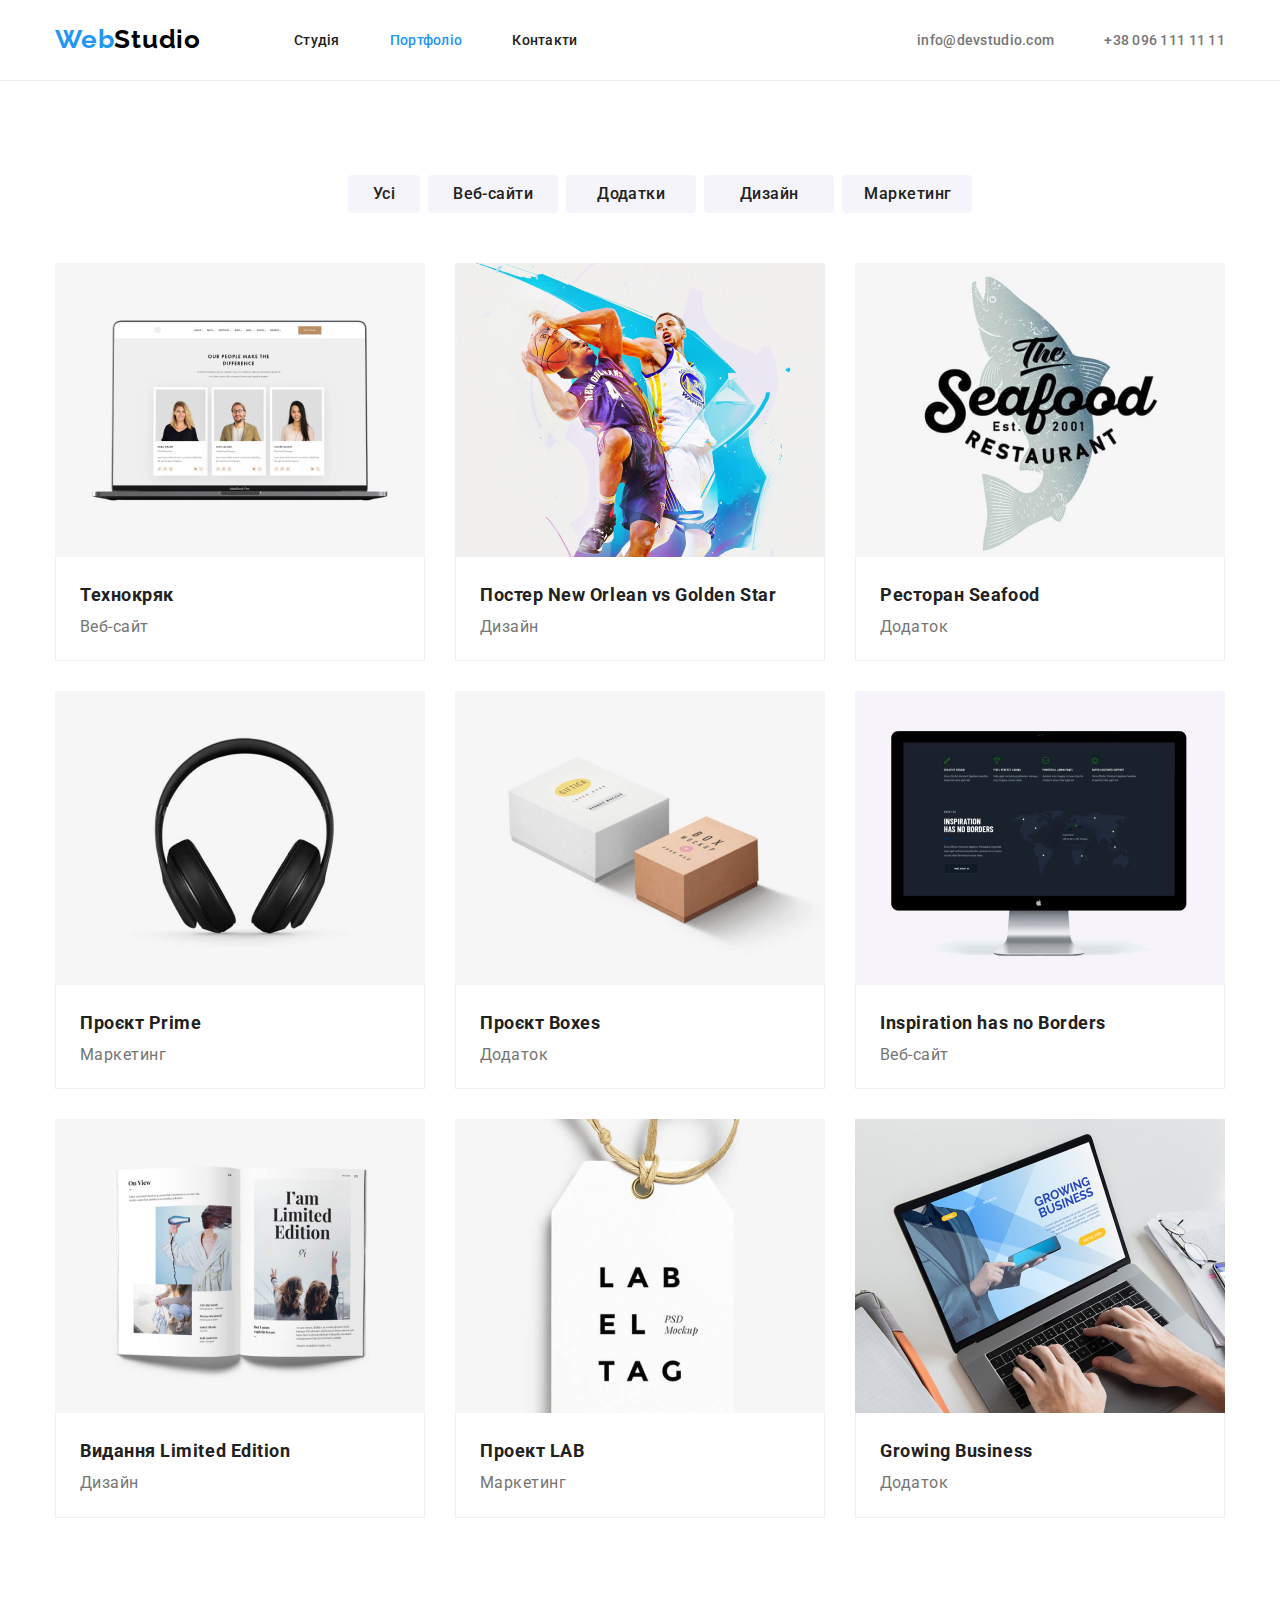
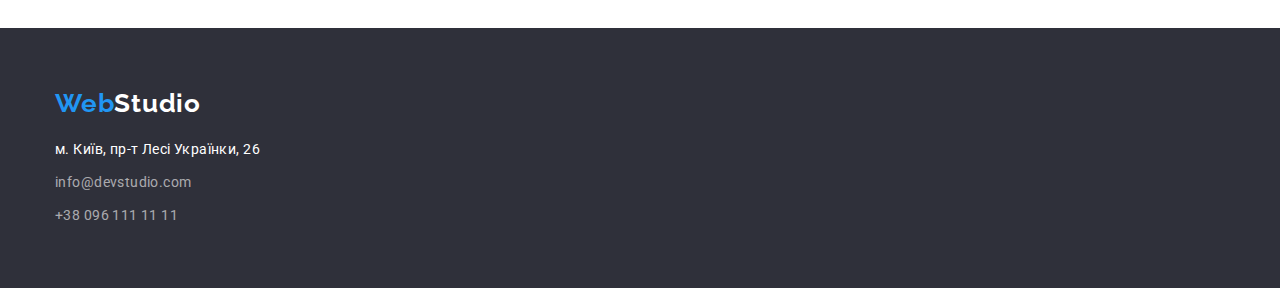
==== portfolio.html @ 18ef6260 "Додано shadow" ====
<!DOCTYPE html>
<html lang="uk">
  <head>
    <meta charset="UTF-8" />
    <meta http-equiv="X-UA-Compatible" content="IE=edge" />
    <meta name="viewport" content="width=device-width, initial-scale=1.0" />

    <link rel="preconnect" href="https://fonts.googleapis.com" />
    <link rel="preconnect" href="https://fonts.gstatic.com" crossorigin />
    <link
      href="https://fonts.googleapis.com/css2?family=Raleway:wght@700&family=Roboto:wght@400;500;700;900&display=swap"
      rel="stylesheet"
    />
    <link
      rel="stylesheet"
      href="https://cdnjs.cloudflare.com/ajax/libs/modern-normalize/1.1.0/modern-normalize.min.css"
    />
    <link rel="stylesheet" href="./css/styles.css" />
    <title>Портфоліо</title>
  </head>
  <body>
    <header>
      <div class="container header-container">
        <div class="header-left">
          <div class="logo-logo"><a href="index.html"
            ><span class="logo-blue">Web<span class="logo-black">Studio</span></span></a
          ></div>
          <nav class="nav-links">
            <ul class="navigation">
              <li class="navi"><a class="menu" href="./index.html">Студія</a></li>
              <li class="navi"><a class="menu active" href="./portfolio.html">Портфоліо</a></li>
              <li class="navi"><a class="menu" href="">Контакти</a></li>
            </ul>
          </nav>
        </div>

        <div class="header-right">
          <ul class="navigation">
            <li class="navi">
              <a class="web-link" href="mailto:info@devstudio.com">info@devstudio.com</a>
            </li>
            <li class="navi"><a class="cell" href="call:+3809611111">+38 096 111 11 11</a></li>
          </ul>
        </div>
      </div>
    </header>

    <main>
      <section class="section">
        <!-- <h1>Портфоліо</h1> -->
        <ul class="button-list-direction">
          <li class=""><button class="button-list-1" type="button">Усі</button></li>
          <li class="bml"><button class="button-list" type="button">Веб-сайти</button></li>
          <li class="bml"><button class="button-list" type="button">Додатки</button></li>
          <li class="bml"><button class="button-list" type="button">Дизайн</button></li>
          <li class="bml"><button class="button-list" type="button">Маркетинг</button></li>
        </ul>
        <div class="container">
          <ul class="work-list">
            <li class="work-list-card">
              <img src="images/portfolio/techno.jpg" alt="laptop with portfolio" width="370" />
              <div class="card">
                <h2>Технокряк</h2>
                <p>Веб-сайт</p>
              </div>
            </li>
            <li class="work-list-card">
              <img src="images/portfolio/basket.jpg" alt="people playing basketball" width="370" />
              <div class="card">
                <h2>Постер New Orlean vs Golden Star</h2>
                <p>Дизайн</p>
              </div>
            </li>
            <li class="work-list-card">
              <img src="images/portfolio/restoran.jpg" alt="restoran logo" width="370" />
              <div class="card">
                <h2>Ресторан Seafood</h2>
                <p>Додаток</p>
              </div>
            </li>
            <li class="work-list-card">
              <img src="images/portfolio/prime.jpg" alt="headphones" width="370" />
              <div class="card">
                <h2>Проєкт Prime</h2>
                <p>Маркетинг</p>
              </div>
            </li>
            <li class="work-list-card">
              <img src="images/portfolio/boxes.jpg" alt="boxes" width="370" />
              <div class="card">
                <h2>Проєкт Boxes</h2>
                <p>Додаток</p>
              </div>
            </li>
            <li class="work-list-card">
              <img src="images/portfolio/dispaly.jpg" alt="pc display" width="370" />
              <div class="card">
                <h2>Inspiration has no Borders</h2>
                <p>Веб-сайт</p>
              </div>
            </li>
            <li class="work-list-card">
              <img src="images/portfolio/limited.jpg" alt="magazine" width="370" />
              <div class="card">
                <h2>Видання Limited Edition</h2>
                <p>Дизайн</p>
              </div>
            </li>
            <li class="work-list-card">
              <img src="images/portfolio/lab.jpg" alt="paper tag" width="370" />
              <div class="card">
                <h2>Проект LAB</h2>
                <p>Маркетинг</p>
              </div>
            </li>
            <li class="work-list-card">
              <img src="images/portfolio/growing.jpg" alt="laptop with portfolio" width="370" />
              <div class="card">
                <h2>Growing Business</h2>
                <p>Додаток</p>
              </div>
            </li>
          </ul>
        </div>
        <!-- ВАРІАНТ ПОБУДОВИ СІТКИ №2 -->
      </section>
    </main>

    <footer class="footer">
      <div class="container">
        <div class="container-logo">
          <a href="index.html"
            ><span class="logo-blue">Web<span class="logo-white">Studio</span></span></a
          >
        </div>
        <address class="address">
          <ul class="footer-address">
            <li>
              <a class="place" href="" target="_blank" rel="noopener noreferrer"
                >м. Київ, пр-т Лесі Українки, 26</a
              >
            </li>
            <li><a class="web-link-2" href="mailto:info@devstudio.com">info@devstudio.com</a></li>
            <li><a class="cell-2" href="call:+3809611111">+38 096 111 11 11</a></li>
          </ul>
        </address>
      </div>
    </footer>
  </body>
</html>
---- css/styles.css ----
:root {
  --primary-text-color: #212121;
  --secondary-text-color: #757575;
  --blue-color: #2196f3;
  --white-color: #fff;
  --lightgray-color: #f5f4fa;
}

body {
  font-family: Roboto, sans-serif;
  margin: 0;
}

li {
  margin-left: 0;
}

ul {
  list-style-type: none;
}
a {
  text-decoration: none;
}
.address {
  font-style: normal;
}
address ul {
  padding-left: 0;
}

/* оформляємо header */

header {
  /* width: 1600px; */

  /* padding-top: 24px;
  padding-bottom: 25px; */
  border-bottom: 1px solid #ececec;
}
.header {
  display: flex;
  justify-content: space-between;
  /* margin: 0 auto; */
}

/* logo */



.logo-main {
  margin-right: 93px;
}

.logo-logo{
  padding-bottom: 25px;
  padding-top:24px;
}

.logo-blue {
  margin-right:93px;


  font-family: 'Raleway';
  font-weight: 700;
  font-size: 26px;
  line-height: 1.19;
  /* identical to box height*/

  letter-spacing: 0.03em;

  color: #2196f3;
}

.logo-black {
  color: #000000;
  font-family: 'Raleway';
  font-weight: 700;
  font-size: 26px;
  line-height: 1.19;
  text-decoration: none;
}
.logo-white {
  color: #fff;
  font-family: 'Raleway';
  font-weight: 700;
  font-size: 26px;
  line-height: 1.19;
  text-decoration: none;
}

.navigation {
  display: flex;
  /* justify-content: space-between; */
}

.header-menu {
  display: flex;
  /* justify-content: space-between; */
}

.menu:last-child {
  margin-right: 0;
}

/* .navigation li:not(:last-child) {
  margin-right: 50px;
} */

.navigation:last-child {
  margin-right: 0;
}

.navigation .navi + .navi {
  margin-left: 50px;
}
/* .navigation-2{
  margin-left: auto;
  display: flex;
justify-content: end;
} */

.menu {
  font-family: 'Roboto';

  font-weight: 500;
  font-size: 14px;
  line-height: 1.14;
  letter-spacing: 0.02em;

  color: #212121;
}

.active {
  color: var(--blue-color);
}

.menu:hover,
.menu:focus {
  color: var(--blue-color);
}

.cell {
  color: var(--secondary-text-color);

  font-weight: 500;
  font-size: 14px;
  line-height: 1.14;
  letter-spacing: 0.02em;
}

.cell:hover,
.cell:focus {
  color: var(--blue-color);
}

.cell-2 {
  /* color: var(--secondary-text-color); */
  color: rgba(255, 255, 255, 0.6);

  /* font-weight: 400; */
  font-size: 14px;
  line-height: 1.7;
  /* or 171% */

  letter-spacing: 0.03em;
}

.cell-2:hover,
.cell-2:focus {
  color: var(--blue-color);
}

.web-link {
  color: var(--secondary-text-color);
  font-weight: 500;
  font-size: 14px;
  line-height: 1.14;
  letter-spacing: 0.02em;
}

.web-link:hover,
.web-link:focus {
  color: var(--blue-color);
}

.web-link-2 {
  /* color: var(--secondary-text-color); */
  color: rgba(255, 255, 255, 0.6);
  /* font-weight: 400; */
  font-size: 14px;
  line-height: 1.7;
  /* or 171% */

  letter-spacing: 0.03em;
}
.web-link-2:hover,
.web-link-2:focus {
  color: var(--blue-color);
}

/* contacst-header */
.contacts {
  display: flex;
}

.header {
  /* margin-left: auto;
  margin-right: auto; */

  display: flex;
  justify-content: space-between;
}
.place {
  /* font-weight: 400; */
  font-size: 14px;
  line-height: 1.7;
  padding-top: 0px;
  /* or 171% */

  letter-spacing: 0.03em;
  color: var(--white-color);
}

/*HERO*/

.hero {
  background-image: linear-gradient(rgba(47, 48, 58, 0.4), rgba(47, 48, 58, 0.4)), url(../images/img.jpg);
  background-position: center;
  background-repeat:no-repeat;
  background-size: cover;
  /* background-color: #2f303a; */
  padding-top: 200px;
  padding-bottom: 200px;
  background-size:100%;

}

h1 {
  margin: 0;
  margin-bottom: 30px;
  font-weight: 900;
  font-size: 44px;
  line-height: 1.36;

  text-align: center;
  letter-spacing: 0.06em;
  text-transform: uppercase;

  color: #ffffff;
}
h2 {
  text-align: center;
  font-weight: 700;
  font-size: 36px;
  line-height: 1.16;
  /* text-align: center; */
  letter-spacing: 0.03em;

  color: #212121;
}

h3 {
  font-weight: 700;
  font-size: 16px;
  line-height: 1.14;
  letter-spacing: 0.03em;

  color: #212121;
}

p {
  font-size: 16px;
  line-height: 1.7;

  letter-spacing: 0.03em;

  color: #757575;
}

/* container measurements */
/* container{
  width: 1170px;
  background-color: teal;
} */
.container {
  width: 100%;
  max-width: 1200px;
  /* outline: 5px solid teal; */
  margin-left: auto;
  margin-right: auto;
  padding-left: 15px;
  padding-right: 15px;

  /* justify-content: space-between; */

  /* flex-direction: column; */
  /* align-items: baseline; */
}
.header-container {
  display: flex;
  align-items: center;
  justify-content: space-between;
}

.header-left {
  
  display: flex;
  align-items: center;
}

/* NAVIGATION LINKS */
.nav-links {
  margin-left: auto;
  justify-content: space-between;
}

.navigation:first-child {
  padding-left: 0;
}

.header-links {
  display: flex;
  justify-content: space-between;
}

.about-us {
  /* font-family: 'Roboto'; */

  /* font-weight: 400; */
  font-size: 14px;
  line-height: 1.7;
  /* or 171% */
  padding-left: 0;
  letter-spacing: 0.03em;
  text-align: left;
  color: #757575;
  display: flex;
  /* flex-direction: row; */
  margin-top: 0;
  margin-bottom: 0;
}

.about-us-1 {
  /* font-family: 'Roboto'; */

  /* font-weight: 400; */
  font-size: 14px;
  line-height: 1.7;
  /* or 171% */

  letter-spacing: 0.03em;
  text-align: left;
  color: #757575;
  display: flex;
  /* flex-direction: row; */
  margin-top: 0;
  /* padding-top: 94px;
  padding-bottom: 94px; */
}

.about-us h3 {
  margin: 0;
}

.about-us p {
  margin-bottom: 0;
  text-align: left;
  font-size: 14px;
}
.about-us h3 {
  margin-bottom: 10px;
}

.about-us li + li {
  padding-left: 30px;
}

.section {
  padding-top: 94px;
  padding-bottom: 94px;
}

.our-team {
  background-color: var(--lightgray-color);
  padding-top: 94px;
  padding-bottom: 94px;
}

.our-team h2 {
  margin-bottom: 50px;
  margin-top: 0;
}

.stuff {
  margin: 0;
  text-align: center;
  display: flex;
  padding-left: 0px;
}

.stuff li {
  background-color: var(--white-color);
  box-shadow: 0px 1px 3px rgba(0, 0, 0, 0.12), 0px 1px 1px rgba(0, 0, 0, 0.14),
    0px 2px 1px rgba(0, 0, 0, 0.2);
  border-radius: 0px 0px 4px 4px;
  margin-left: 30px;
}
.stuff li:first-child {
  margin-left: 0;
}

.person {
  padding: 30px;
}

.person h3,
p {
  margin: 0;
}

.person h3 {
  margin-bottom: 10px;
}

section.about-us ul > li > p {
  font-size: 14px;
  line-height: 1.7;
}

/* WHAT-DO-WE-DO */
.what-do-we-do {
  padding-bottom: 94px;
}

.what-do-we-do h2 {
  margin-bottom: 50px;
  margin-top: 0;
}

.button-list-direction {
  display: flex;
  justify-content: center;
  /* margin-top: 94px; */
  margin-bottom: 50px;
  margin-top: 0;
}

.bml {
  margin-left: 8px;
}

.button-list {
  font-family: inherit;

  color: var(--primary-text-color);

  padding: 6px 22px;

  /* margin-left: 8px; */
  width: 130px;
  height: 38px;
  font-weight: 500;
  font-size: 16px;
  line-height: 1.6;

  text-align: center;
  letter-spacing: 0.03em;

  background: #f5f4fa;
  border-radius: 4px;
  text-decoration: none;
  border: 0px;
  cursor: pointer;
}

.button-list-1 {
  color: var(--primary-text-color);
  font-family: inherit;
  padding: 6px 25px;
  /* width: 130px; */
  min-height: 38px;
  font-weight: 500;
  font-size: 16px;
  line-height: 1.6;
  /* identical to box height, or 162% */

  text-align: center;
  letter-spacing: 0.03em;

  background: #f5f4fa;
  border-radius: 4px;
  text-decoration: none;
  border: 0px;
  cursor: pointer;
}

.button-list-direction .bl {
  margin-left: 0;
}

.button-list-direction .bl + .bl {
  margin-left: 0;
}

/* .button-list:first-child{
  margin-left: 0;
} */

.button-list:hover,
.button-list:focus {
  background: var(--blue-color);
  box-shadow: 0px 3px 1px rgba(0, 0, 0, 0.1), 0px 1px 2px rgba(0, 0, 0, 0.08), 0px 2px 2px rgba(0, 0, 0, 0.12);
}

.button-list-1:hover,
.button-list-1:focus {
  background: var(--blue-color);
  box-shadow: 0px 3px 1px rgba(0, 0, 0, 0.1), 0px 1px 2px rgba(0, 0, 0, 0.08), 0px 2px 2px rgba(0, 0, 0, 0.12);
}

.button-list > a {
  color: var(--primary-text-color);
  text-decoration: none;
}

.button-list:hover,
.button-list:focus {
  color: var(--white-color);
}

.button-list-1:hover,
.button-list-1:focus {
  color: var(--white-color);
}

.button-1 {
  background-color: var(--blue-color);
  color: var(--white-color);
  /* font-family: 'Roboto'; */
  margin: auto;
  font-weight: 700;
  font-size: 16px;
  line-height: 1.8;
  /* identical to box height, or 188% */

  display: flex;
  align-items: center;
  text-align: center;
  letter-spacing: 0.06em;
  border: 0px;
  border-radius: 4px;
  cursor: pointer;
  padding: 10px 32px;
}

.button-1 > a {
  color: var(--white-color);
  text-decoration: none;
}

/* work-list */
.work-list {
  display: flex;
  flex-wrap: wrap;
  gap: 30px;
  padding-left:0;
  
}

/* work-list */
/* .work-list {
  margin-bottom: 0;
} */


/* .work-list .work-list-card:nth-child(1n+0){
margin-left:30px;
} */

.work-list li {
  /* margin-bottom: 30px; */
  margin-right: 0px;
  border: 0px solid black;
  background: #ffffff;
  
}

.work-list li:hover{
  box-shadow: 0px 1px 1px rgba(0, 0, 0, 0.12), 0px 4px 4px rgba(0, 0, 0, 0.06), 1px 4px 6px rgba(0, 0, 0, 0.16);
}

img {
  display: block;
}

/* .work-list .work-list-card +.work-list-card{
   margin-left: 30px;

} */

.work-list-card-2 {
  margin-right: 30px;
}
.work-list-card-2:nth-child(3n) {
  margin-right: 0;
}

.work-list-card {
  /* margin-left: 30px; */
  /* border: 1px solid #EEEEEE; */
}

.work-list-card:first-child {
  margin-left: 0px;
}

/* .work-list-card:nth-child(4n){
margin-left:0px;
} */

.work-list-card:nth-child(4),
.work-list-card:nth-child(7) {
  margin-left: 0px;
}

.work-list-card:nth-last-child(-n + 3) {
  margin-bottom: 0;
}

.work-list > li > h2 {
  /* font-family: 'Roboto'; */
  text-align: left;
  font-weight: 700;
  font-size: 18px;
  line-height: 2;
}

.card {
  padding: 20px 24px;
  border-left: 1px solid #eeeeee;
  border-right: 1px solid #eeeeee;
  border-bottom: 1px solid #eeeeee;
}

.work-list-card li {
  margin: 0;
}

.card > h2 {
  text-align: left;
  font-weight: 700;
  font-size: 18px;
  line-height: 2;
  margin: 0;
}

/* footer */
.footer {
  background-color: #2f303a;
  padding-top: 60px;
  padding-bottom: 60px;
}

.container-2 {
  display: flex;
  justify-content: center;
}

.container-logo {
  margin-top: 0px;
  margin-bottom: 20px;
}

.footer-address {
  margin-bottom: 0px;
  margin-top: 0px;
  display: flex;
  flex-direction: column;
  justify-content: space-between;
}

.footer-address li {
  margin-bottom: 9px;
}
.footer-address li:last-of-type {
  margin-bottom: 0;
}


/* ICONS */
.icon{
  width: 15px;
  height: 15px;
}
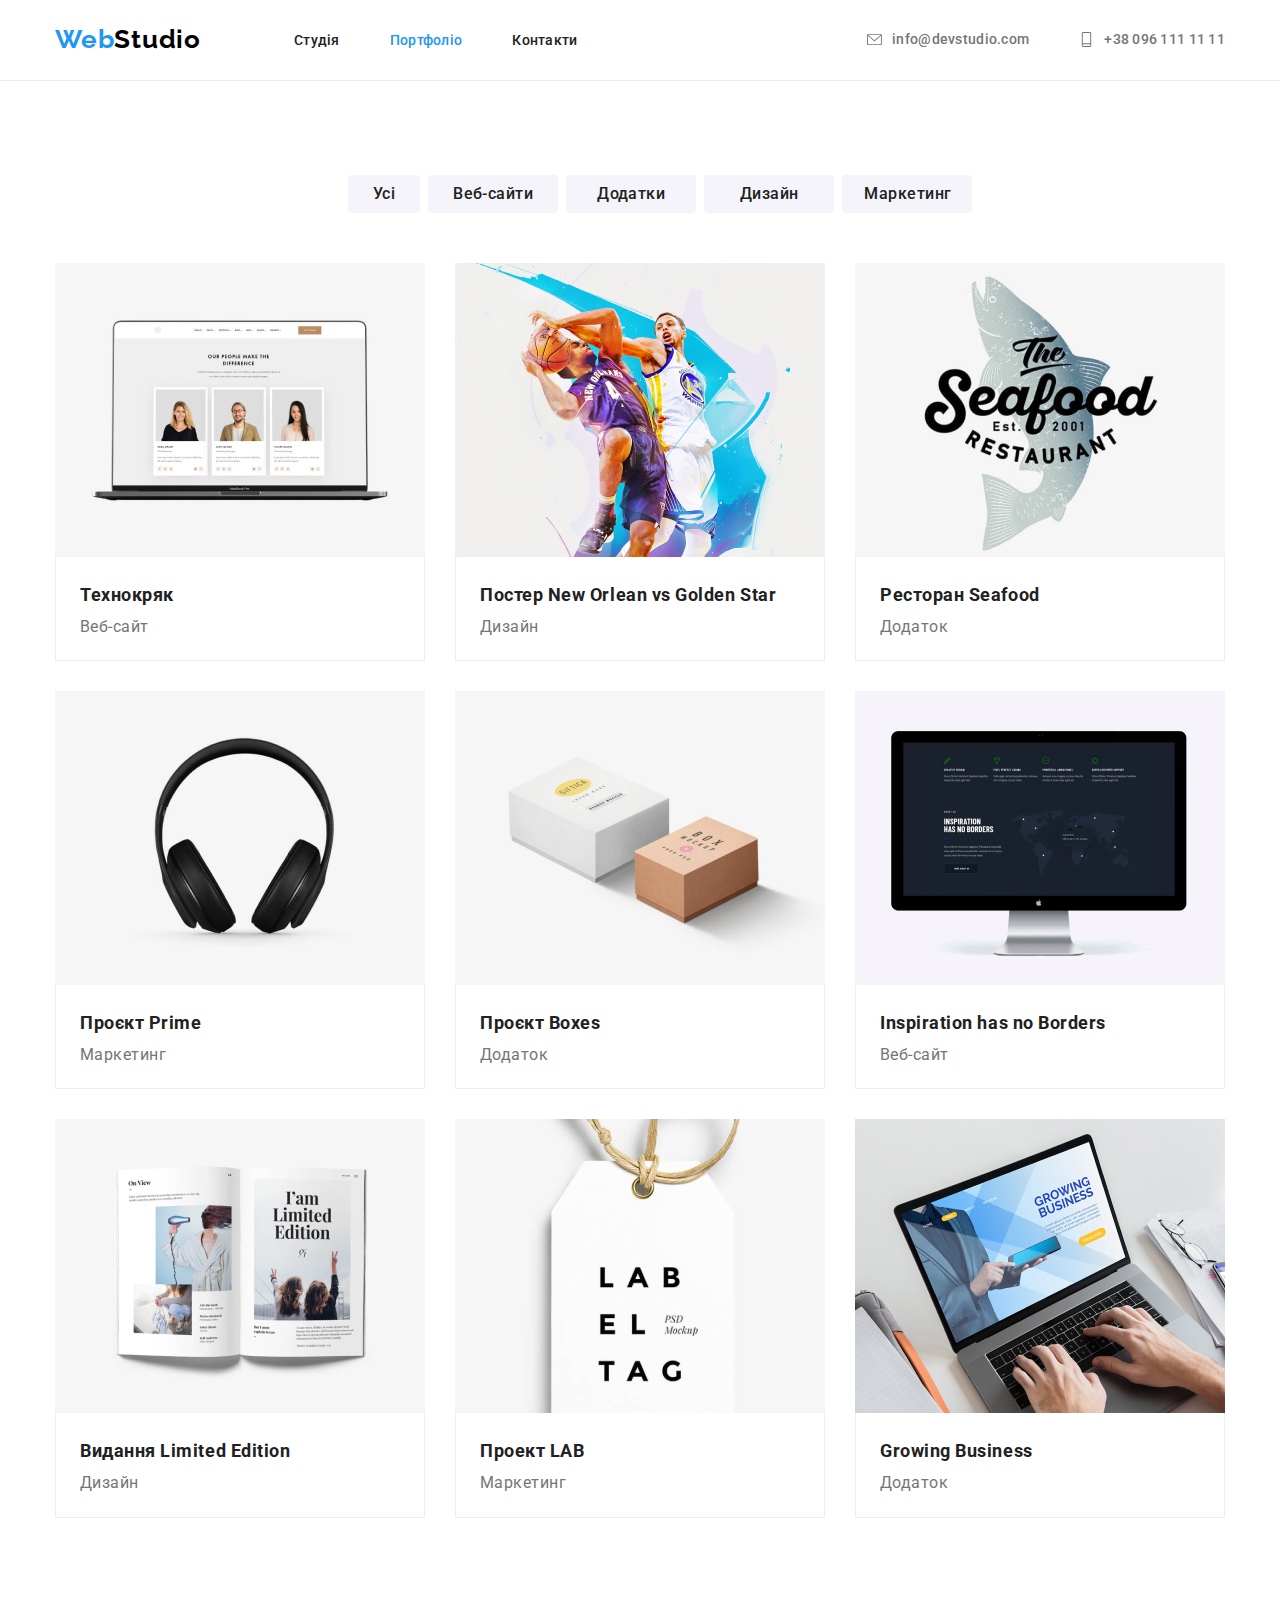
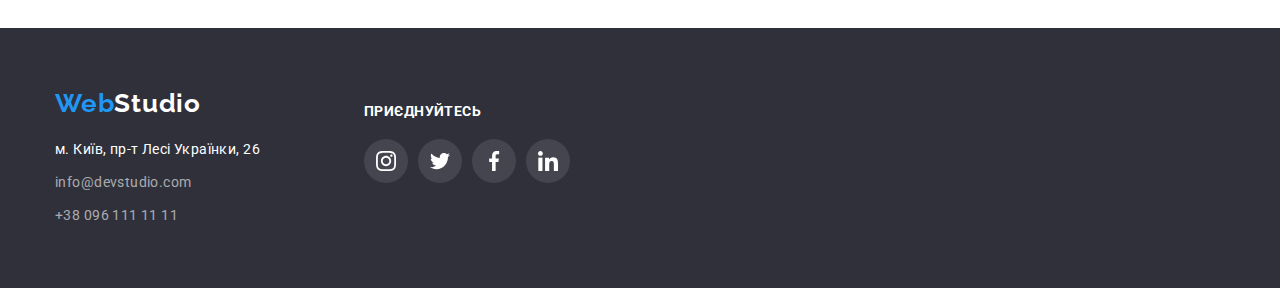
==== commit 1f6b046f: "Здача ДЗ№4" ====
--- a/portfolio.html
+++ b/portfolio.html
@@ -34,12 +34,22 @@
           </nav>
         </div>
 
-        <div class="header-right">
+       <div class="header-right">
           <ul class="navigation">
+            
             <li class="navi">
-              <a class="web-link" href="mailto:info@devstudio.com">info@devstudio.com</a>
+              
+              <a class="web-link" href="mailto:info@devstudio.com"><svg  class="icon">
+                <use href="./images/symbol-defs.svg#icon-mail"></use>
+              </svg>info@devstudio.com</a
+              >
             </li>
-            <li class="navi"><a class="cell" href="call:+3809611111">+38 096 111 11 11</a></li>
+            
+            <li class="navi">
+              
+              <a class="web-link" href="call:+3809611111"><svg  class="icon">
+                <use href="./images/symbol-defs.svg#icon-tel"></use>
+              </svg>+38 096 111 11 11</a></li>
           </ul>
         </div>
       </div>
@@ -127,7 +137,8 @@
     </main>
 
     <footer class="footer">
-      <div class="container">
+      <div class="container footer-container">
+       <div>
         <div class="container-logo">
           <a href="index.html"
             ><span class="logo-blue">Web<span class="logo-white">Studio</span></span></a
@@ -144,7 +155,27 @@
             <li><a class="cell-2" href="call:+3809611111">+38 096 111 11 11</a></li>
           </ul>
         </address>
-      </div>
+        </div>
+        <div>
+     
+<div class="footer-soc-links"><p class="footer-p">Приєднуйтесь</p>
+      <div class="footer-social-links">
+        
+                  <a href=""><div class="icon-bg-footer"><svg  class="icon-footer">
+                <use href="./images/symbol-defs.svg#icon-instagram"></use>
+              </svg></div></a>
+              <a href=""><div class="icon-bg-footer"><svg  class="icon-footer">
+                <use href="./images/symbol-defs.svg#icon-twitter"></use>
+              </svg></div></a>
+              <a href=""><div class="icon-bg-footer"><svg  class="icon-footer">
+                <use href="./images/symbol-defs.svg#icon-facebook"></use>
+              </svg></div></a>
+              <a href=""><div class="icon-bg-footer"><svg  class="icon-footer">
+                <use href="./images/symbol-defs.svg#icon-linkedin"></use>
+              </svg></div></a>
+              </div>
+              </div>
+               </div>
     </footer>
   </body>
 </html>
--- a/css/styles.css
+++ b/css/styles.css
@@ -45,20 +45,17 @@
 
 /* logo */
 
-
-
 .logo-main {
   margin-right: 93px;
 }
 
-.logo-logo{
+.logo-logo {
   padding-bottom: 25px;
-  padding-top:24px;
+  padding-top: 24px;
 }
 
 .logo-blue {
-  margin-right:93px;
-
+  margin-right: 93px;
 
   font-family: 'Raleway';
   font-weight: 700;
@@ -176,6 +173,9 @@
   font-size: 14px;
   line-height: 1.14;
   letter-spacing: 0.02em;
+  display: flex;
+  padding-top: 15px;
+  padding-bottom: 15px;
 }
 
 .web-link:hover,
@@ -224,15 +224,15 @@
 /*HERO*/
 
 .hero {
-  background-image: linear-gradient(rgba(47, 48, 58, 0.4), rgba(47, 48, 58, 0.4)), url(../images/img.jpg);
+  background-image: linear-gradient(rgba(47, 48, 58, 0.4), rgba(47, 48, 58, 0.4)),
+    url(../images/img.jpg);
   background-position: center;
-  background-repeat:no-repeat;
+  background-repeat: no-repeat;
   background-size: cover;
   /* background-color: #2f303a; */
-  padding-top: 200px;
-  padding-bottom: 200px;
-  background-size:100%;
-
+  padding-top: 185px;
+  padding-bottom: 185px;
+  background-size: 100%;
 }
 
 h1 {
@@ -303,7 +303,6 @@
 }
 
 .header-left {
-  
   display: flex;
   align-items: center;
 }
@@ -324,8 +323,8 @@
 }
 
 .about-us {
-  /* font-family: 'Roboto'; */
-
+  width:100%;
+gap: 30px;
   /* font-weight: 400; */
   font-size: 14px;
   line-height: 1.7;
@@ -371,9 +370,9 @@
   margin-bottom: 10px;
 }
 
-.about-us li + li {
+/* .about-us li + li {
   padding-left: 30px;
-}
+} */
 
 .section {
   padding-top: 94px;
@@ -411,6 +410,7 @@
 
 .person {
   padding: 30px;
+  /* height: 168px; */
 }
 
 .person h3,
@@ -509,13 +509,15 @@
 .button-list:hover,
 .button-list:focus {
   background: var(--blue-color);
-  box-shadow: 0px 3px 1px rgba(0, 0, 0, 0.1), 0px 1px 2px rgba(0, 0, 0, 0.08), 0px 2px 2px rgba(0, 0, 0, 0.12);
+  box-shadow: 0px 3px 1px rgba(0, 0, 0, 0.1), 0px 1px 2px rgba(0, 0, 0, 0.08),
+    0px 2px 2px rgba(0, 0, 0, 0.12);
 }
 
 .button-list-1:hover,
 .button-list-1:focus {
   background: var(--blue-color);
-  box-shadow: 0px 3px 1px rgba(0, 0, 0, 0.1), 0px 1px 2px rgba(0, 0, 0, 0.08), 0px 2px 2px rgba(0, 0, 0, 0.12);
+  box-shadow: 0px 3px 1px rgba(0, 0, 0, 0.1), 0px 1px 2px rgba(0, 0, 0, 0.08),
+    0px 2px 2px rgba(0, 0, 0, 0.12);
 }
 
 .button-list > a {
@@ -563,15 +565,13 @@
   display: flex;
   flex-wrap: wrap;
   gap: 30px;
-  padding-left:0;
-  
+  padding-left: 0;
 }
 
 /* work-list */
 /* .work-list {
   margin-bottom: 0;
 } */
-
 
 /* .work-list .work-list-card:nth-child(1n+0){
 margin-left:30px;
@@ -582,11 +582,11 @@
   margin-right: 0px;
   border: 0px solid black;
   background: #ffffff;
-  
-}
-
-.work-list li:hover{
-  box-shadow: 0px 1px 1px rgba(0, 0, 0, 0.12), 0px 4px 4px rgba(0, 0, 0, 0.06), 1px 4px 6px rgba(0, 0, 0, 0.16);
+}
+
+.work-list li:hover {
+  box-shadow: 0px 1px 1px rgba(0, 0, 0, 0.12), 0px 4px 4px rgba(0, 0, 0, 0.06),
+    1px 4px 6px rgba(0, 0, 0, 0.16);
 }
 
 img {
@@ -659,6 +659,8 @@
   background-color: #2f303a;
   padding-top: 60px;
   padding-bottom: 60px;
+  display: flex;
+  justify-content: end;
 }
 
 .container-2 {
@@ -686,9 +688,195 @@
   margin-bottom: 0;
 }
 
-
 /* ICONS */
-.icon{
+.icon {
   width: 15px;
   height: 15px;
+  margin-right: 10px;
+  fill:currentColor;
+}
+.icon:hover {
+  fill: #2196f3;
+}
+
+.icon-section-1 {
+  display: flex;
+  justify-content: center;
+  width: calc(100%);
+  height: 70px;
+
+  box-sizing: content-box;
+  padding-top: 25px;
+  padding-bottom: 25px;
+  margin-bottom: 30px;
+
+  background: #f5f4fa;
+  border-radius: 4px;
+}
+
+/* .navi {
+  display: flex;
+  padding-top: 15px;
+  padding-bottom: 15px;
+} */
+
+.social-links-personal {
+  display: flex;
+  justify-content: space-between;
+  align-items: stretch;
+  margin-left: 14px;
+  margin-right: 14px;
+  padding-top: 15px;
+}
+
+.icon-personal {
+  width: 20px;
+  height: 20px;
+  gap: 10px;
+  fill: #afb1b8;
+}
+.icon-personal:hover {
+  fill: #fff;
+  /* width:44px;
+  height: 44px; */
+}
+
+.icon-bg {
+  display: flex;
+  justify-content: center;
+  align-items: center;
+  width: 44px;
+  height: 44px;
+  border-radius: 50%;
+  background-color: red;
+  width: 44px;
+  height: 44px;
+  border-radius: 50%;
+  background-color: rgb(255, 255, 255);
+}
+
+.icon-bg:hover {
+  background-color: #2196f3;
+}
+
+.icon-bg:hover .icon-personal,
+.icon-bg:focus .icon-personal {
+  fill: white;
+}
+
+/* OUR-CLIENTS */
+.our-clients {
+  background-color: var(--white-color);
+  padding-top: 94px;
+  padding-bottom: 94px;
+}
+
+.our-clients h2 {
+  margin-bottom: 50px;
+  margin-top: 0;
+}
+
+.brand {
+  display: flex;
+  justify-content: space-between;
+  gap: 30px;
+  padding-left: 0;
+}
+
+.icon-section-2 {
+  display: flex;
+  justify-content: center;
+  width: 100%;
+  height: 92px;
+
+  border: 1px solid #afb1b8;
+  border-radius: 4px;
+}
+
+.icon-section-3 {
+ box-sizing: content-box;
+  width: 106px;
+  height: 60px;
+  fill: #AFB1B8;
+  padding: 16px 32px;
+
+  border: 1px solid #afb1b8;
+  border-radius: 4px;
+}
+
+.icon-section-3:hover {
+fill: #2196F3;
+border: 1px solid#2196F3;
+  border-radius: 4px;
+}
+
+.footer-social-links {
+  display: flex;
+  gap: 10px;
+}
+
+.footer-social-links {
+  display: flex;
+  justify-content: center;
+  margin-left: 70px;
+}
+
+.footer-container {
+  display: flex;
+  align-items: center;
+}
+
+.footer-p {
+  font-weight: 700;
+  font-size: 14px;
+  line-height: 16px;
+  letter-spacing: 0.03em;
+  text-transform: uppercase;
+  color: #ffffff;
+  margin-bottom: 20px;
+  margin-left: 70px;
+}
+
+.footer-soc-pics {
+  padding-bottom: 60px;
+}
+
+.footer-soc-links {
+  padding-bottom: 30px;
+}
+
+
+.icon-footer {
+  width: 20px;
+  height: 20px;
+  gap: 10px;
+  fill: #fff;
+ 
+ 
+}
+
+
+
+.icon-footer:hover {
+  fill: #fff;
+  /* width:44px;
+  height: 44px; */
+}
+
+.icon-bg-footer {
+  display: flex;
+  justify-content: center;
+  align-items: center;
+  width: 44px;
+  height: 44px;
+  border-radius: 50%;
+  background-color: red;
+  width: 44px;
+  height: 44px;
+  border-radius: 50%;
+  background: rgba(255, 255, 255, 0.1);
+}
+
+.icon-bg-footer:hover {
+  background-color: #2196f3;
 }